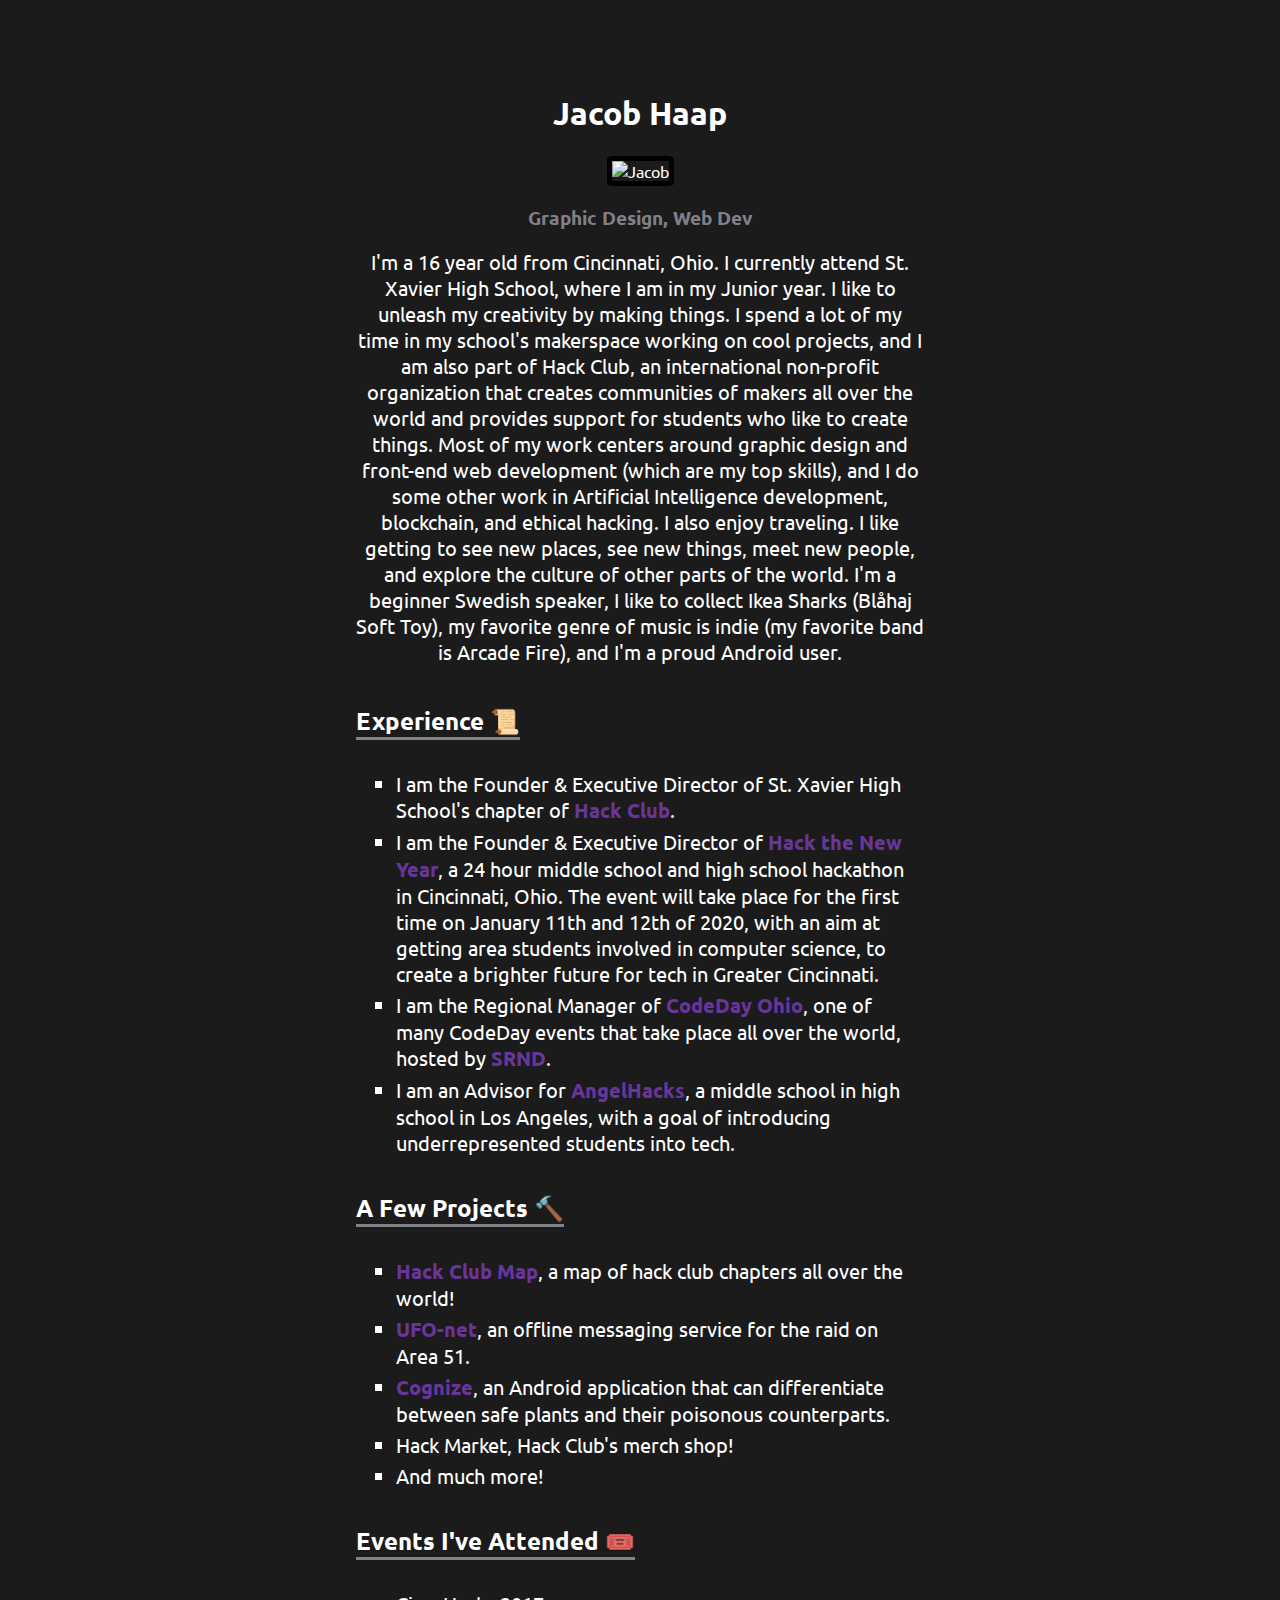
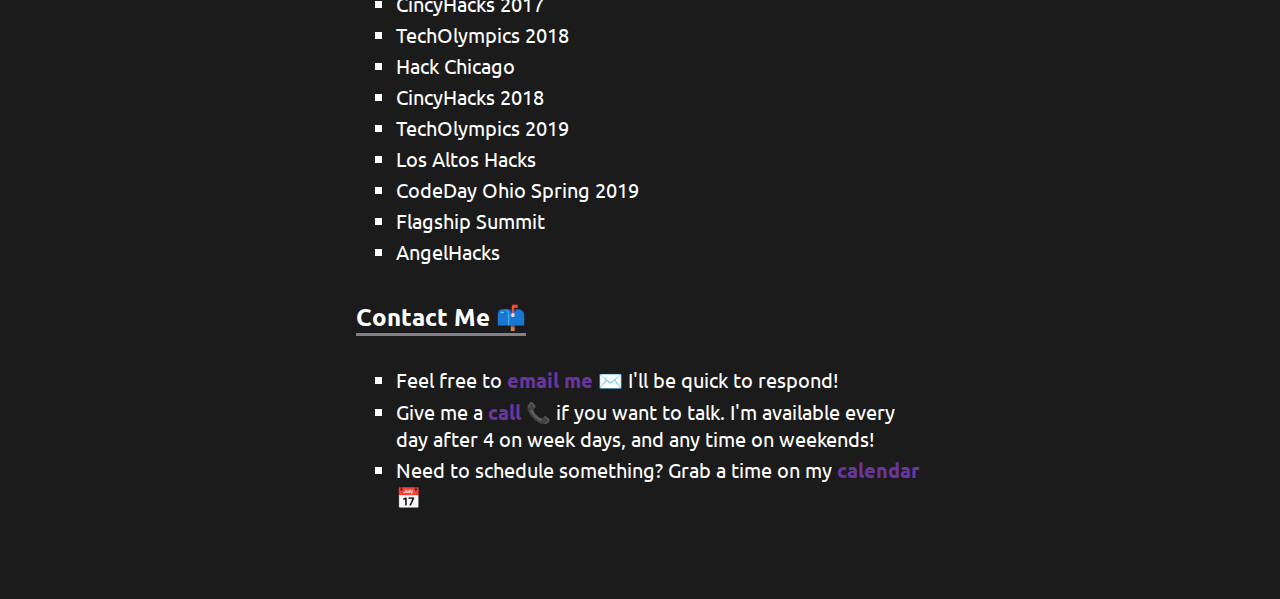
==== index.html @ ef1db31f "Add files via upload" ====
<!DOCTYPE html>
<html>
  <head>
    <meta name="viewport" content="width=device-width, initial-scale=1" />
    <link rel="shortcut icon" href="/media/favicon.ico" />
    <link href="https://fonts.googleapis.com/css?family=Ubuntu&display=swap" rel="stylesheet">
    <style>
      body
      {
        background-color: #1B1B1B;
        font-family: 'Ubuntu', sans-serif;
        color: white;
        padding: 5%;
      }
      img{
        border-radius: 10%;
        border: 5px solid black;
      }
      h3{
        color: #808088;
        font-weight: bold;
      }
      h2{
        border-bottom:3px solid #808088;
        display:inline-block;
        margin-bottom:15px;
      }
      .intro{

      }
      .main-div{
        margin-left: 25%;
        margin-right: 25%;
      }   
      ul.a{
        list-style-type: square;
      }
      li{
        font-size: 20px;
        margin-top: 5px;
      }
      a{
        color: #68369B;
        text-decoration: none;
        font-weight: bold;
      }
      p{
        font-size: 20px;
        margin-top: 5px;
        margin-left: 25%;
        margin-right: 25%;
      }
      @media screen and (max-width: 481px){
      .main-div{
        margin-left: 10%;
        margin-right: 10%;
        }
      .intro{
        margin-left: 10%;
        margin-right: 10%;
        }
     }
    </style>
  </head>
  <body>
    <div align="center" class="intro">
      <h1>Jacob Haap</h1>
      <img src="https://avatars0.githubusercontent.com/u/33384469?s=460&v=4" alt="Jacob" width=15%></img>
      <h3>Graphic Design, Web Dev</h3>
      <p>I'm a 16 year old from Cincinnati, Ohio. I currently attend St. Xavier High School, where I am in my Junior year. I like to unleash my creativity by making things. I spend a lot of my time in my school's makerspace working on cool projects, and I am also part of Hack Club, an international non-profit organization that creates communities of makers all over the world and provides support for students who like to create things. Most of my work centers around graphic design and front-end web development (which are my top skills), and I do some other work in Artificial Intelligence development, blockchain, and ethical hacking. I also enjoy traveling. I like getting to see new places, see new things, meet new people, and explore the culture of other parts of the world. I'm a beginner Swedish speaker, I like to collect Ikea Sharks (Blåhaj Soft Toy), my favorite genre of music is indie (my favorite band is Arcade Fire), and I'm a proud Android user.</p>
    </div>
    <div class="main-div">
      <h2>Experience 📜</h2>
      <ul class="a">
        <li>I am the Founder & Executive Director of St. Xavier High School's chapter of <a href="https://hackclub.com/" target="_blank">Hack Club</a>.</li>
        <li>I am the Founder & Executive Director of <a href="https://hacknewyear.com/" target="_blank">Hack the New Year</a>, a 24 hour middle school and high school hackathon in Cincinnati, Ohio. The event will take place for the first time on January 11th and 12th of 2020, with an aim at getting area students involved in computer science, to create a brighter future for tech in Greater Cincinnati.</li>
        <li>I am the Regional Manager of <a href="https://www.codeday.org/ohio" target="_blank">CodeDay Ohio</a>, one of many CodeDay events that take place all over the world, hosted by <a href="https://srnd.org/" target="_blank">SRND</a>.</li>
        <li>I am an Advisor for <a href="https://angelhacks.org/" target="_blank">AngelHacks</a>, a middle school in high school in Los Angeles, with a goal of introducing underrepresented students into tech.</li>
      </ul>
      <h2>A Few Projects 🔨</h2>
      <ul class="a">
        <li><a href="https://map.hackclub.com/" target="_blank">Hack Club Map</a>, a map of hack club chapters all over the world!</li>
        <li><a href="https://devpost.com/software/ufo-net" target="_blank">UFO-net</a>, an offline messaging service for the raid on Area 51.</li>
        <li><a href="https://devpost.com/software/cognize" target="_blank">Cognize</a>, an Android application that can differentiate between safe plants and their poisonous counterparts.</li>
        <li>Hack Market, Hack Club's merch shop!</li>
        <li>And much more!</li>
      </ul>
      <h2>Events I've Attended 🎟️</h2>
      <ul class="a">
        <li>CincyHacks 2017</li>
        <li>TechOlympics 2018</li>
        <li>Hack Chicago</li>
        <li>CincyHacks 2018</li>
        <li>TechOlympics 2019</li>
        <li>Los Altos Hacks</li>
        <li>CodeDay Ohio Spring 2019</li>
        <li>Flagship Summit</li>
        <li>AngelHacks</li>
      </ul>
      <!-- <h2>Some Random Stuff 🦈</h2>
       -->
      <h2>Contact Me 📫</h2>
      <ul class="a">
        <li>Feel free to <a href="mailto:jacobhaap@gmail.com">email me ✉️</a> I'll be quick to respond!</li>
        <li>Give me a <a href="tel:15135017948">call 📞</a> if you want to talk. I'm available every day after 4 on week days, and any time on weekends!</li>
        <li>Need to schedule something? Grab a time on my <a href="https://calendly.com/jacobhaap" target="_blank">calendar 📅</a></li>
    </div>
  </body>
</html>
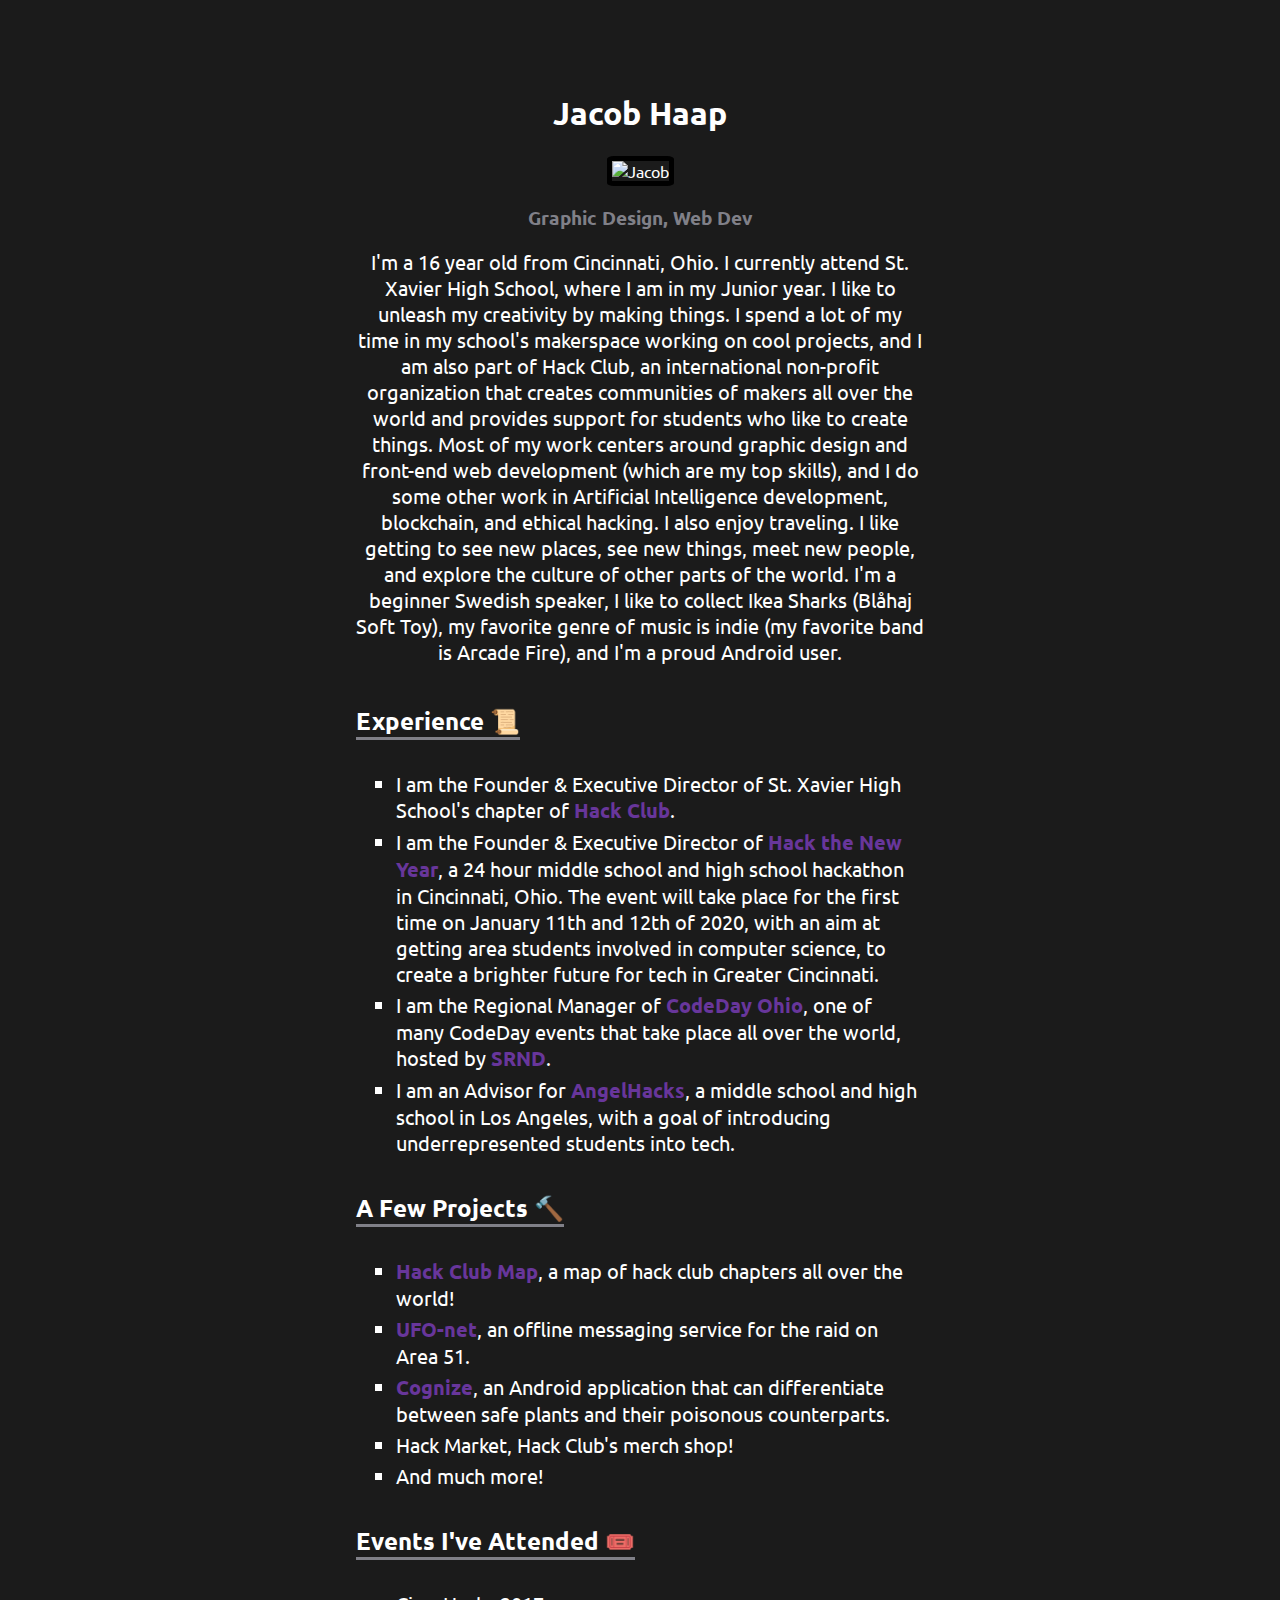
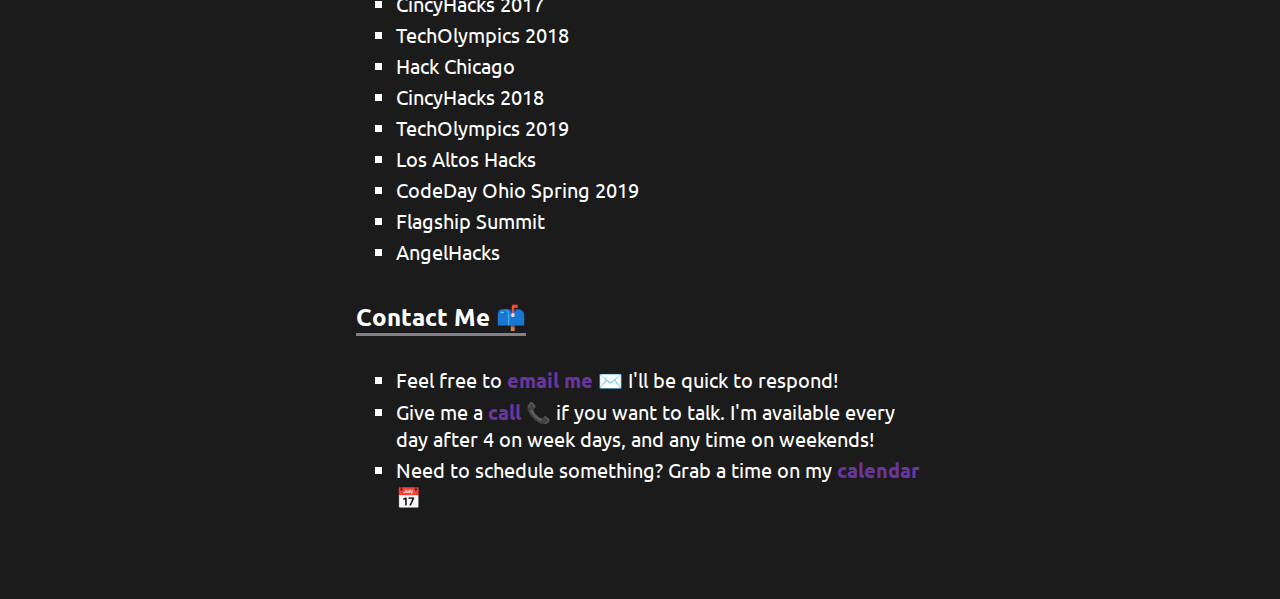
==== commit 2ecd4546: "Update index.html" ====
--- a/index.html
+++ b/index.html
@@ -1,6 +1,7 @@
 <!DOCTYPE html>
 <html>
   <head>
+    <title>Jacob Haap</title>
     <meta name="viewport" content="width=device-width, initial-scale=1" />
     <link rel="shortcut icon" href="/media/favicon.ico" />
     <link href="https://fonts.googleapis.com/css?family=Ubuntu&display=swap" rel="stylesheet">
@@ -55,15 +56,15 @@
         margin-left: 10%;
         margin-right: 10%;
         }
-      .intro{
+      p{
         margin-left: 10%;
         margin-right: 10%;
-        }
+      }
      }
     </style>
   </head>
   <body>
-    <div align="center" class="intro">
+    <div align="center">
       <h1>Jacob Haap</h1>
       <img src="https://avatars0.githubusercontent.com/u/33384469?s=460&v=4" alt="Jacob" width=15%></img>
       <h3>Graphic Design, Web Dev</h3>
@@ -75,7 +76,7 @@
         <li>I am the Founder & Executive Director of St. Xavier High School's chapter of <a href="https://hackclub.com/" target="_blank">Hack Club</a>.</li>
         <li>I am the Founder & Executive Director of <a href="https://hacknewyear.com/" target="_blank">Hack the New Year</a>, a 24 hour middle school and high school hackathon in Cincinnati, Ohio. The event will take place for the first time on January 11th and 12th of 2020, with an aim at getting area students involved in computer science, to create a brighter future for tech in Greater Cincinnati.</li>
         <li>I am the Regional Manager of <a href="https://www.codeday.org/ohio" target="_blank">CodeDay Ohio</a>, one of many CodeDay events that take place all over the world, hosted by <a href="https://srnd.org/" target="_blank">SRND</a>.</li>
-        <li>I am an Advisor for <a href="https://angelhacks.org/" target="_blank">AngelHacks</a>, a middle school in high school in Los Angeles, with a goal of introducing underrepresented students into tech.</li>
+        <li>I am an Advisor for <a href="https://angelhacks.org/" target="_blank">AngelHacks</a>, a middle school and high school in Los Angeles, with a goal of introducing underrepresented students into tech.</li>
       </ul>
       <h2>A Few Projects 🔨</h2>
       <ul class="a">
@@ -106,4 +107,4 @@
         <li>Need to schedule something? Grab a time on my <a href="https://calendly.com/jacobhaap" target="_blank">calendar 📅</a></li>
     </div>
   </body>
-</html>+</html>
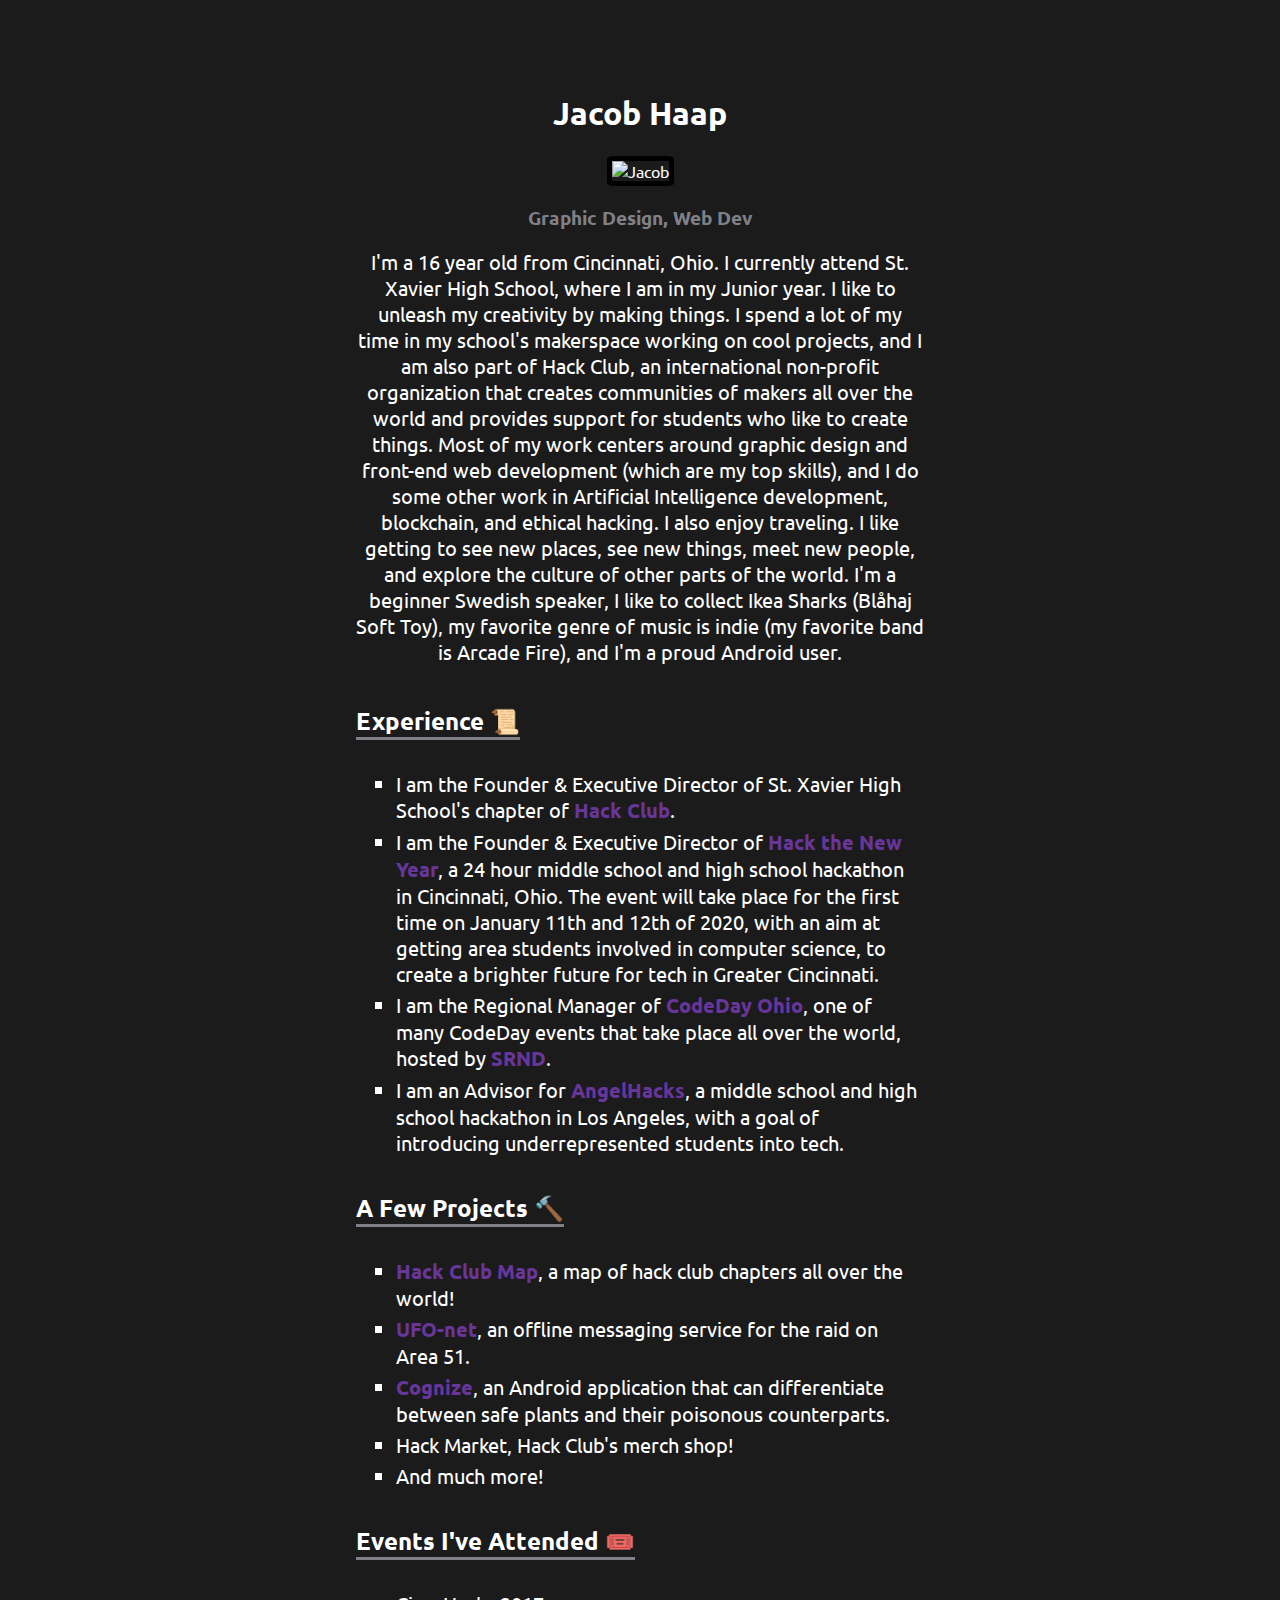
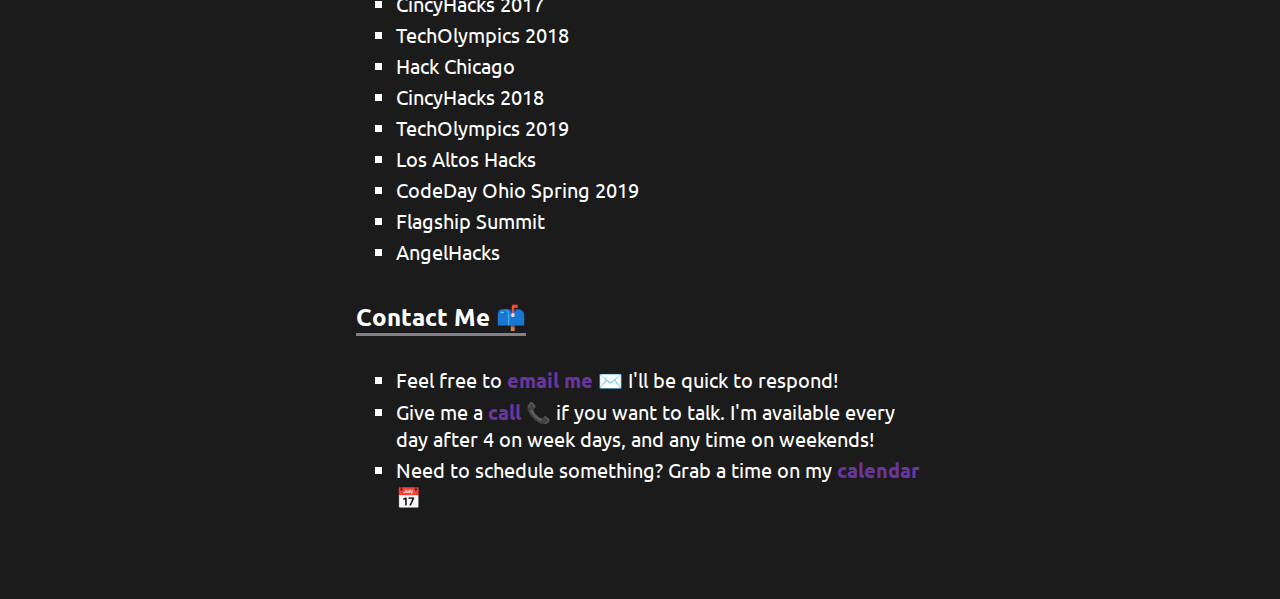
==== commit c599f3ee: "Update index.html" ====
--- a/index.html
+++ b/index.html
@@ -76,7 +76,7 @@
         <li>I am the Founder & Executive Director of St. Xavier High School's chapter of <a href="https://hackclub.com/" target="_blank">Hack Club</a>.</li>
         <li>I am the Founder & Executive Director of <a href="https://hacknewyear.com/" target="_blank">Hack the New Year</a>, a 24 hour middle school and high school hackathon in Cincinnati, Ohio. The event will take place for the first time on January 11th and 12th of 2020, with an aim at getting area students involved in computer science, to create a brighter future for tech in Greater Cincinnati.</li>
         <li>I am the Regional Manager of <a href="https://www.codeday.org/ohio" target="_blank">CodeDay Ohio</a>, one of many CodeDay events that take place all over the world, hosted by <a href="https://srnd.org/" target="_blank">SRND</a>.</li>
-        <li>I am an Advisor for <a href="https://angelhacks.org/" target="_blank">AngelHacks</a>, a middle school and high school in Los Angeles, with a goal of introducing underrepresented students into tech.</li>
+        <li>I am an Advisor for <a href="https://angelhacks.org/" target="_blank">AngelHacks</a>, a middle school and high school hackathon in Los Angeles, with a goal of introducing underrepresented students into tech.</li>
       </ul>
       <h2>A Few Projects 🔨</h2>
       <ul class="a">
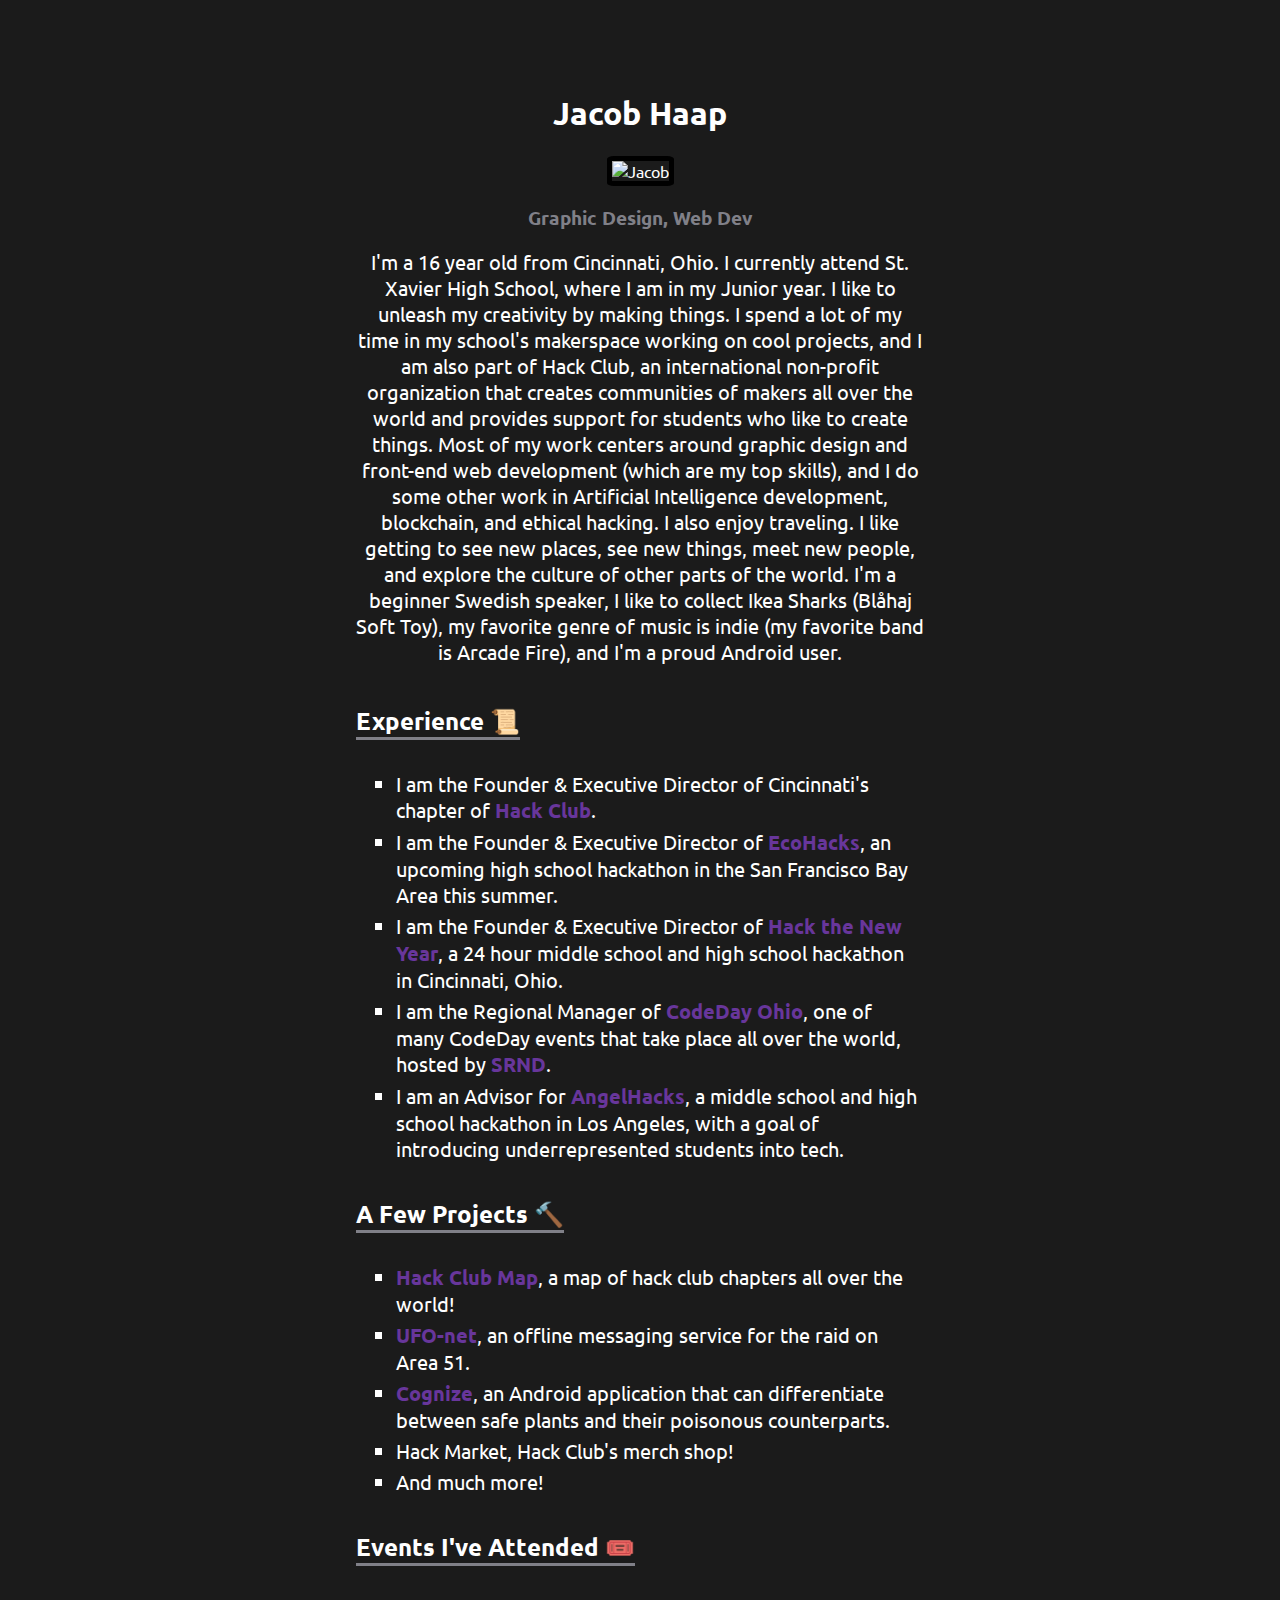
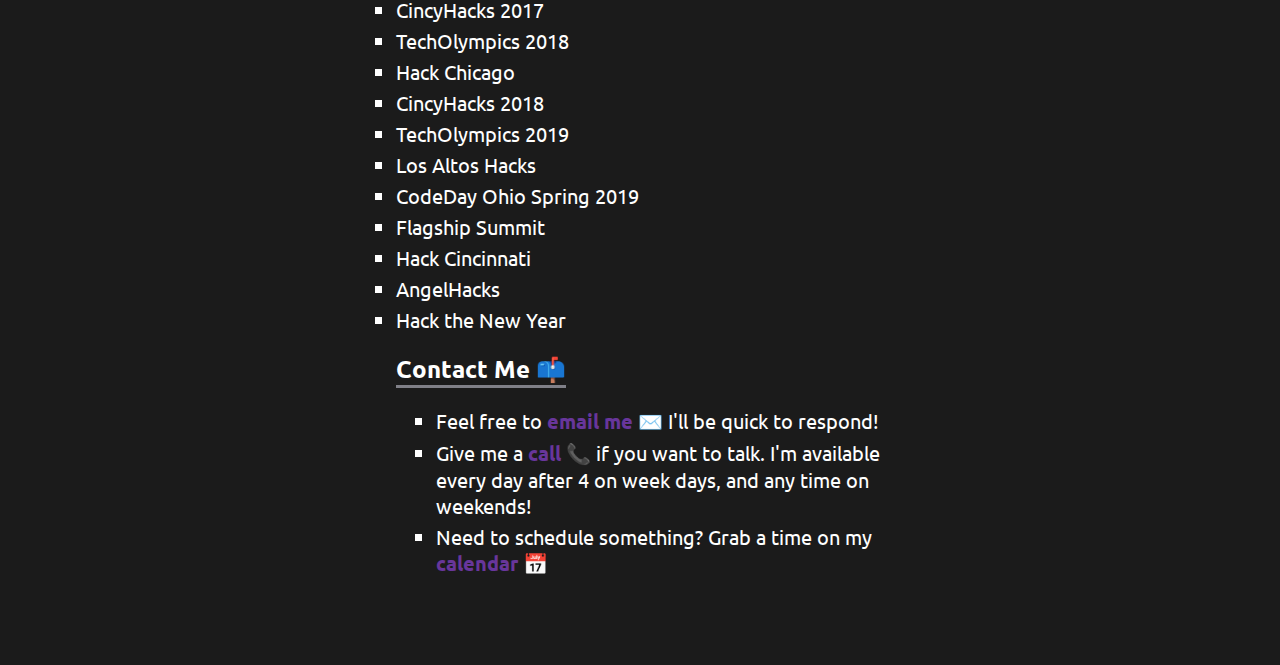
==== commit e6325284: "Update index.html" ====
--- a/index.html
+++ b/index.html
@@ -1,3 +1,4 @@
+
 <!DOCTYPE html>
 <html>
   <head>
@@ -73,8 +74,9 @@
     <div class="main-div">
       <h2>Experience 📜</h2>
       <ul class="a">
-        <li>I am the Founder & Executive Director of St. Xavier High School's chapter of <a href="https://hackclub.com/" target="_blank">Hack Club</a>.</li>
-        <li>I am the Founder & Executive Director of <a href="https://hacknewyear.com/" target="_blank">Hack the New Year</a>, a 24 hour middle school and high school hackathon in Cincinnati, Ohio. The event will take place for the first time on January 11th and 12th of 2020, with an aim at getting area students involved in computer science, to create a brighter future for tech in Greater Cincinnati.</li>
+        <li>I am the Founder &amp; Executive Director of Cincinnati's chapter of <a href="https://hackclub.com/" target="_blank">Hack Club</a>.</li>
+        <li>I am the Founder &amp; Executive Director of <a href="https://ecohacks.io/">EcoHacks</a>, an upcoming high school hackathon in the San Francisco Bay Area this summer.</li>
+<li>I am the Founder & Executive Director of <a href="https://hacknewyear.com/" target="_blank">Hack the New Year</a>, a 24 hour middle school and high school hackathon in Cincinnati, Ohio.</li>
         <li>I am the Regional Manager of <a href="https://www.codeday.org/ohio" target="_blank">CodeDay Ohio</a>, one of many CodeDay events that take place all over the world, hosted by <a href="https://srnd.org/" target="_blank">SRND</a>.</li>
         <li>I am an Advisor for <a href="https://angelhacks.org/" target="_blank">AngelHacks</a>, a middle school and high school hackathon in Los Angeles, with a goal of introducing underrepresented students into tech.</li>
       </ul>
@@ -96,11 +98,11 @@
         <li>Los Altos Hacks</li>
         <li>CodeDay Ohio Spring 2019</li>
         <li>Flagship Summit</li>
+		<li>Hack Cincinnati</li>
         <li>AngelHacks</li>
-      </ul>
-      <!-- <h2>Some Random Stuff 🦈</h2>
-       -->
-      <h2>Contact Me 📫</h2>
+		<li>Hack the New Year</li>
+		
+  <h2>Contact Me 📫</h2>
       <ul class="a">
         <li>Feel free to <a href="mailto:jacobhaap@gmail.com">email me ✉️</a> I'll be quick to respond!</li>
         <li>Give me a <a href="tel:15135017948">call 📞</a> if you want to talk. I'm available every day after 4 on week days, and any time on weekends!</li>
@@ -108,3 +110,4 @@
     </div>
   </body>
 </html>
+
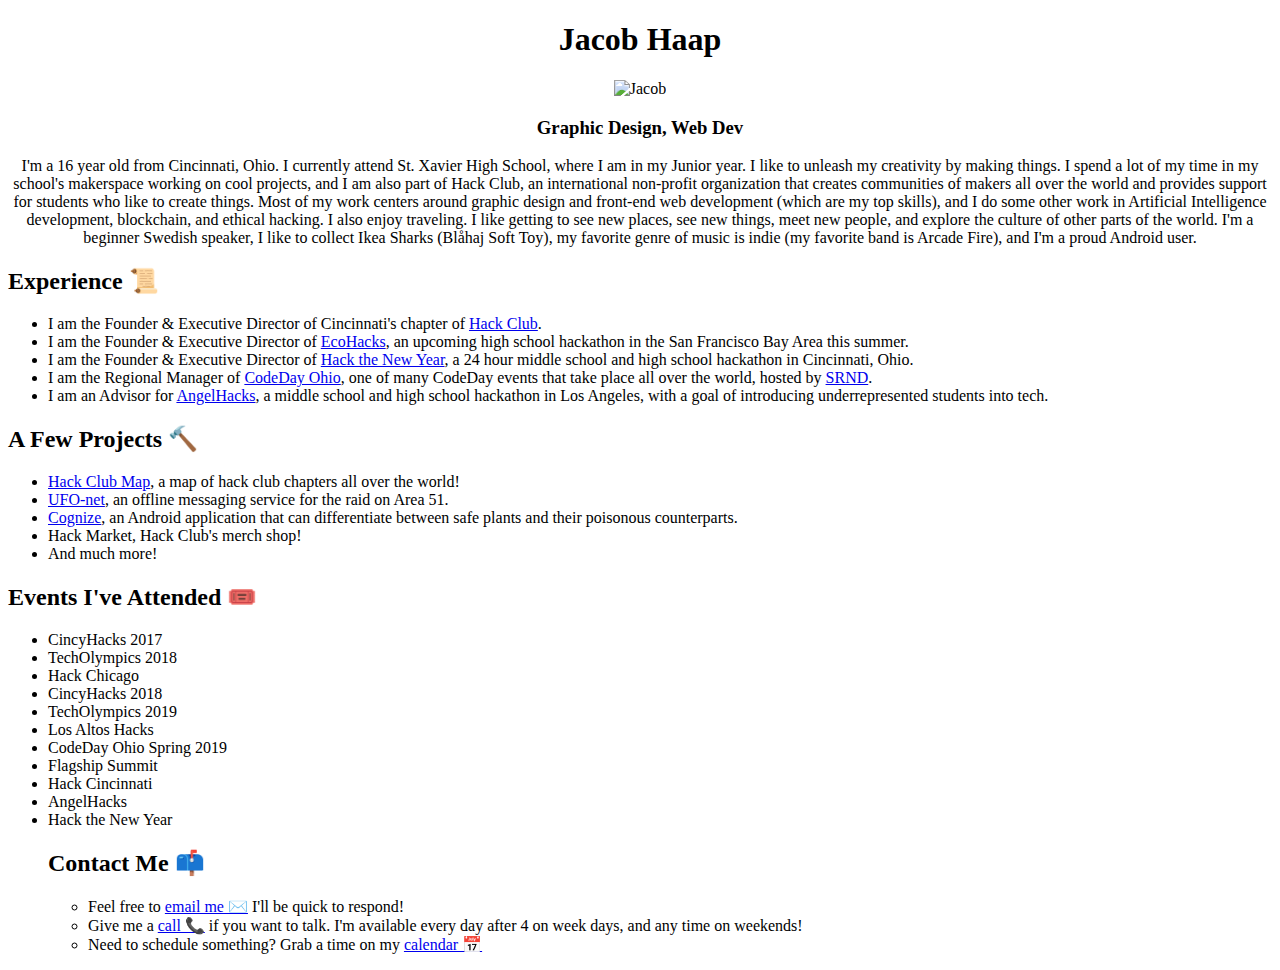
==== commit e3255a7c: "Remove css" ====
--- a/index.html
+++ b/index.html
@@ -6,63 +6,7 @@
     <meta name="viewport" content="width=device-width, initial-scale=1" />
     <link rel="shortcut icon" href="/media/favicon.ico" />
     <link href="https://fonts.googleapis.com/css?family=Ubuntu&display=swap" rel="stylesheet">
-    <style>
-      body
-      {
-        background-color: #1B1B1B;
-        font-family: 'Ubuntu', sans-serif;
-        color: white;
-        padding: 5%;
-      }
-      img{
-        border-radius: 10%;
-        border: 5px solid black;
-      }
-      h3{
-        color: #808088;
-        font-weight: bold;
-      }
-      h2{
-        border-bottom:3px solid #808088;
-        display:inline-block;
-        margin-bottom:15px;
-      }
-      .intro{
-
-      }
-      .main-div{
-        margin-left: 25%;
-        margin-right: 25%;
-      }   
-      ul.a{
-        list-style-type: square;
-      }
-      li{
-        font-size: 20px;
-        margin-top: 5px;
-      }
-      a{
-        color: #68369B;
-        text-decoration: none;
-        font-weight: bold;
-      }
-      p{
-        font-size: 20px;
-        margin-top: 5px;
-        margin-left: 25%;
-        margin-right: 25%;
-      }
-      @media screen and (max-width: 481px){
-      .main-div{
-        margin-left: 10%;
-        margin-right: 10%;
-        }
-      p{
-        margin-left: 10%;
-        margin-right: 10%;
-      }
-     }
-    </style>
+    <link rel="stylesheet" href="style.css">
   </head>
   <body>
     <div align="center">
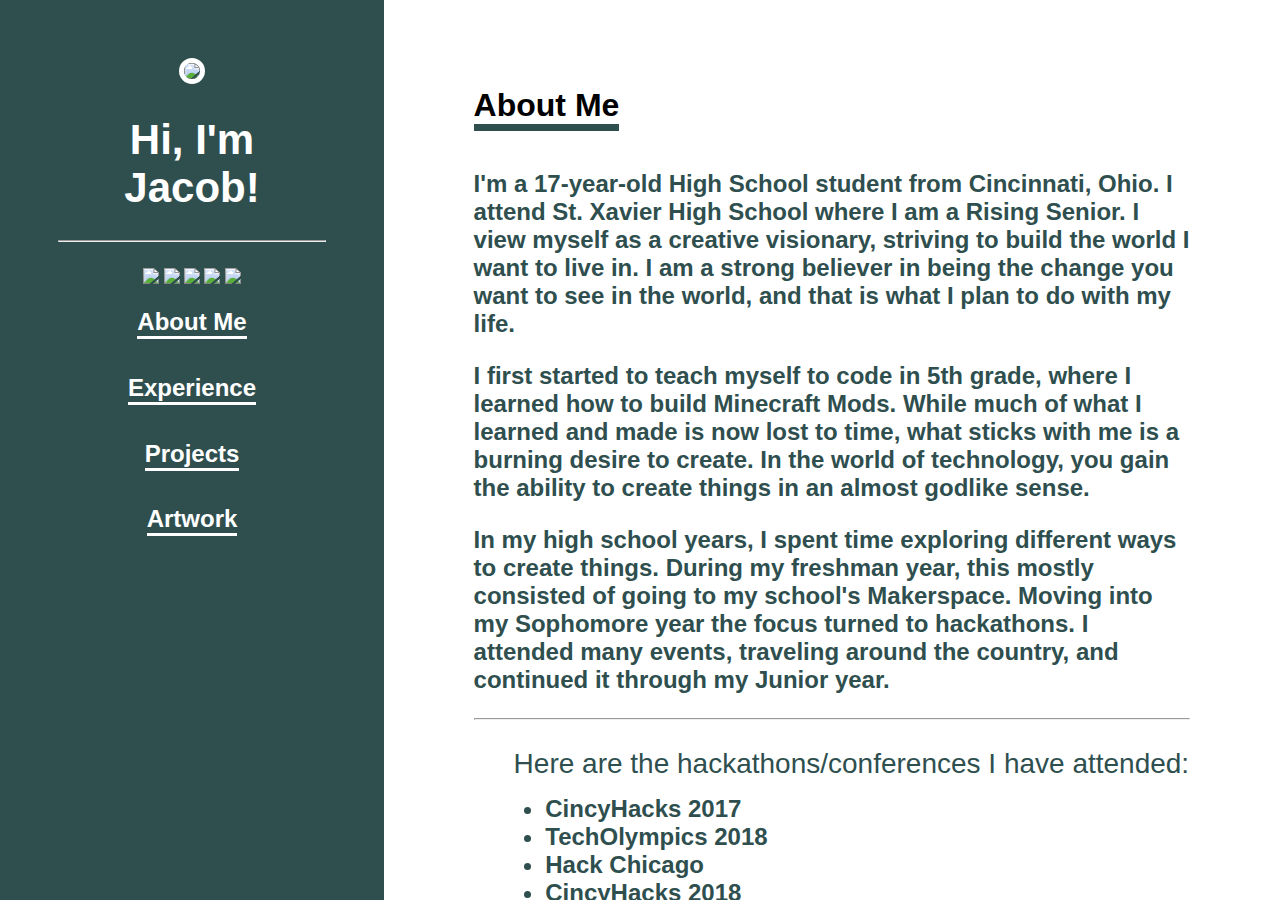
==== commit 92862602: "Update index.html" ====
--- a/index.html
+++ b/index.html
@@ -1,57 +1,68 @@
-
 <!DOCTYPE html>
 <html>
   <head>
+    <meta name="viewport" content="width=device-width, initial-scale=1" />
     <title>Jacob Haap</title>
-    <meta name="viewport" content="width=device-width, initial-scale=1" />
     <link rel="shortcut icon" href="/media/favicon.ico" />
-    <link href="https://fonts.googleapis.com/css?family=Ubuntu&display=swap" rel="stylesheet">
+    <link href="/fonts/NunitoSans-Regular.ttf" rel="stylesheet">
     <link rel="stylesheet" href="style.css">
   </head>
   <body>
-    <div align="center">
-      <h1>Jacob Haap</h1>
-      <img src="https://avatars0.githubusercontent.com/u/33384469?s=460&v=4" alt="Jacob" width=15%></img>
-      <h3>Graphic Design, Web Dev</h3>
-      <p>I'm a 16 year old from Cincinnati, Ohio. I currently attend St. Xavier High School, where I am in my Junior year. I like to unleash my creativity by making things. I spend a lot of my time in my school's makerspace working on cool projects, and I am also part of Hack Club, an international non-profit organization that creates communities of makers all over the world and provides support for students who like to create things. Most of my work centers around graphic design and front-end web development (which are my top skills), and I do some other work in Artificial Intelligence development, blockchain, and ethical hacking. I also enjoy traveling. I like getting to see new places, see new things, meet new people, and explore the culture of other parts of the world. I'm a beginner Swedish speaker, I like to collect Ikea Sharks (Blåhaj Soft Toy), my favorite genre of music is indie (my favorite band is Arcade Fire), and I'm a proud Android user.</p>
+    <div class="side1">
+      <div align="center" class="overview">
+        <img src="https://avatars1.githubusercontent.com/u/33384469?s=460&u=42a88db942270224fcb118d351b5b61ec5e2cbed&v=4" width="75%" class="round"border="5%">
+        <h1> Hi, I'm Jacob!</h1>
+        <hr>
+        <br>
+        <div align="center">
+          <a href="https://github.com/jacobhaap" target="_blank"><img src="/media/icons/github.png" width="10%"></a>
+          <a href="https://www.linkedin.com/in/jacobhaap/" target="_blank"><img src="/media/icons/linkedin.png" width="10%"></a>
+          <a href="https://twitter.com/JacobHaap" target="_blank"><img src="/media/icons/twitter.png" width="10%"></a>
+          <a href="mailto:jacobhaap@gmail.com"><img src="/media/icons/mail.png" width="10%"></a>
+          <a href="tel:15135017948"><img src="/media/icons/phone.png" width="10%"></a>
+        </div>
+        <a href="#about" class="nav-link"><h2>About Me</h2></a>
+        <br>
+        <a href="#experience" class="nav-link"><h2>Experience</h2></a>
+        <br>
+        <a href="#projects" class="nav-link"><h2>Projects</h2></a>
+        <br>
+        <a href="#artwork" class="nav-link"><h2>Artwork</h2></a>
+      </div>
+       <div style="height:200vh;"></div>
     </div>
-    <div class="main-div">
-      <h2>Experience 📜</h2>
-      <ul class="a">
-        <li>I am the Founder &amp; Executive Director of Cincinnati's chapter of <a href="https://hackclub.com/" target="_blank">Hack Club</a>.</li>
-        <li>I am the Founder &amp; Executive Director of <a href="https://ecohacks.io/">EcoHacks</a>, an upcoming high school hackathon in the San Francisco Bay Area this summer.</li>
-<li>I am the Founder & Executive Director of <a href="https://hacknewyear.com/" target="_blank">Hack the New Year</a>, a 24 hour middle school and high school hackathon in Cincinnati, Ohio.</li>
-        <li>I am the Regional Manager of <a href="https://www.codeday.org/ohio" target="_blank">CodeDay Ohio</a>, one of many CodeDay events that take place all over the world, hosted by <a href="https://srnd.org/" target="_blank">SRND</a>.</li>
-        <li>I am an Advisor for <a href="https://angelhacks.org/" target="_blank">AngelHacks</a>, a middle school and high school hackathon in Los Angeles, with a goal of introducing underrepresented students into tech.</li>
-      </ul>
-      <h2>A Few Projects 🔨</h2>
-      <ul class="a">
-        <li><a href="https://map.hackclub.com/" target="_blank">Hack Club Map</a>, a map of hack club chapters all over the world!</li>
-        <li><a href="https://devpost.com/software/ufo-net" target="_blank">UFO-net</a>, an offline messaging service for the raid on Area 51.</li>
-        <li><a href="https://devpost.com/software/cognize" target="_blank">Cognize</a>, an Android application that can differentiate between safe plants and their poisonous counterparts.</li>
-        <li>Hack Market, Hack Club's merch shop!</li>
-        <li>And much more!</li>
-      </ul>
-      <h2>Events I've Attended 🎟️</h2>
-      <ul class="a">
-        <li>CincyHacks 2017</li>
-        <li>TechOlympics 2018</li>
-        <li>Hack Chicago</li>
-        <li>CincyHacks 2018</li>
-        <li>TechOlympics 2019</li>
-        <li>Los Altos Hacks</li>
-        <li>CodeDay Ohio Spring 2019</li>
-        <li>Flagship Summit</li>
-		<li>Hack Cincinnati</li>
-        <li>AngelHacks</li>
-		<li>Hack the New Year</li>
-		
-  <h2>Contact Me 📫</h2>
-      <ul class="a">
-        <li>Feel free to <a href="mailto:jacobhaap@gmail.com">email me ✉️</a> I'll be quick to respond!</li>
-        <li>Give me a <a href="tel:15135017948">call 📞</a> if you want to talk. I'm available every day after 4 on week days, and any time on weekends!</li>
-        <li>Need to schedule something? Grab a time on my <a href="https://calendly.com/jacobhaap" target="_blank">calendar 📅</a></li>
-    </div>
+    <div class="side2">
+      <div class="main">
+        <a id="about"><h4>About Me</h4></a>
+        <p align=left>I'm a 17-year-old High School student from Cincinnati, Ohio. I attend St. Xavier High School where I am a Rising Senior. I view myself as a creative visionary, striving to build the world I want to live in. I am a strong believer in being the change you want to see in the world, and that is what I plan to do with my life.</p>
+        <p align=left>I first started to teach myself to code in 5th grade, where I learned how to build Minecraft Mods. While much of what I learned and made is now lost to time, what sticks with me is a burning desire to create. In the world of technology, you gain the ability to create things in an almost godlike sense.</p>
+        <p>In my high school years, I spent time exploring different ways to create things. During my freshman year, this mostly consisted of going to my school's Makerspace. Moving into my Sophomore year the focus turned to hackathons. I attended many events, traveling around the country, and continued it through my Junior year.</p>
+        <hr>
+        <ul>Here are the hackathons/conferences I have attended:</ul>
+          <li>CincyHacks 2017</li>
+          <li>TechOlympics 2018</li>
+          <li>Hack Chicago</li>
+          <li>CincyHacks 2018</li>
+          <li>TechOlympics 2019</li>
+          <li>Los Altos Hacks IV</li>
+          <li>Flagship Summit</li>
+          <li>Hack Cincinnati</li>
+          <li>CincyHacks 2020</li>
+          <li>TechOlympics 2020</li>
+        <ul>Here are the events I have hosted & helped plan:</ul>
+          <li>CodeDay Ohio</li>
+          <li>AngelHacks</li>
+          <li>Hack the New Year</li>
+          <li>EcoHacks</li>
+        <br>
+        <hr>
+        <br>
+        
+        <a id="experience"><h4>Experience</h4></a>
+        <br>
+        <a id="projects"><h4>Projects</h4></a>
+        <br>
+        <a id="artwork"><h4>Artwork</h4></a>
+      </div>
   </body>
 </html>
-
--- a/style.css
+++ b/style.css
@@ -0,0 +1,87 @@
+html, body, .side1, .side2 {
+  height: 100%;
+}
+
+body {
+  margin: 0;
+  font-family: 'Nunito Sans', sans-serif;
+  color: #ffffff;
+}
+
+.side1 {
+  width: 30%;
+}
+
+.side2 {
+  width: 70%;
+}
+
+.side1 {
+  background-color: #2F4F4F;
+  position: fixed;
+  left: 0;
+  top: 0;
+}
+
+.side2 {
+  background-color: #ffffff;
+  margin-left: 30%;
+  overflow: auto;
+}
+
+.overview {
+  padding:15%;
+}
+
+.round {
+  border-radius: 50%
+}
+
+h1 {
+  font-size: 42px;
+}
+
+h2 {
+  border-bottom:3px solid #ffffff;
+  display:inline-block;
+  margin-bottom:15px;
+}
+
+h4 {
+  border-bottom:7px solid #2F4F4F;
+  display:inline-block;
+  margin-bottom:15px;
+  font-size: 32px;
+}
+
+.main {
+  margin-top: 5%;
+  margin-left: 10%;
+  margin-right: 10%;
+  color: #000000;
+}
+
+p {
+  font-size: 24px;
+  font-family: 'Nunito Sans-Regular', sans-serif;
+  color: #2F4F4F;
+  font-weight: bold;
+}
+
+.nav-link {
+  color: #ffffff;
+}
+
+ul {
+  margin-bottom:15px;
+  font-size: 28px;
+  color: #2F4F4F;
+}
+
+li {
+  margin-left: 10%;
+  font-size: 24px;
+  font-family: 'Nunito Sans-Regular', sans-serif;
+  color: #2F4F4F;
+  font-weight: bold;
+}
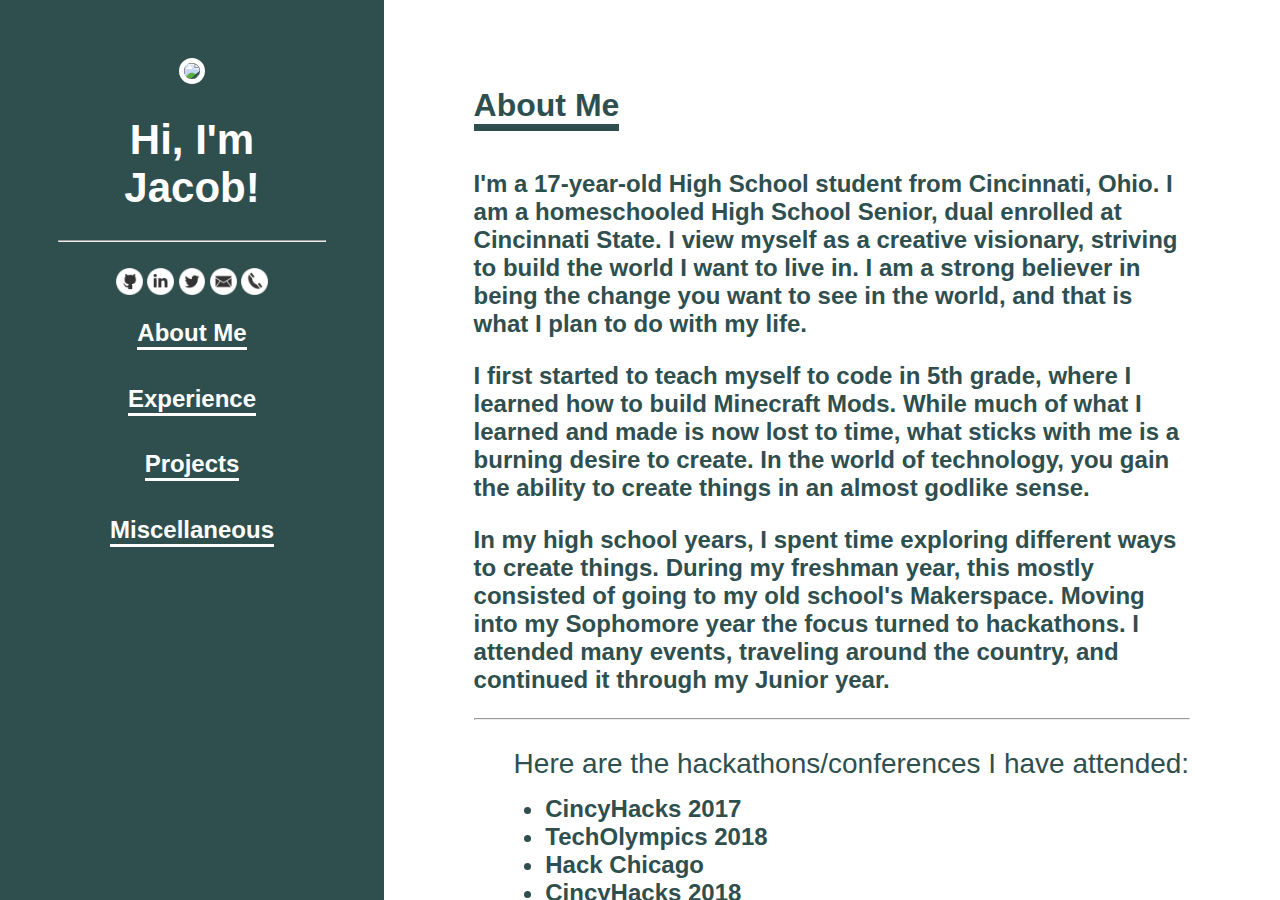
==== commit 564e35e7: "Add files via upload" ====
--- a/index.html
+++ b/index.html
@@ -1,68 +1,90 @@
-<!DOCTYPE html>
-<html>
-  <head>
-    <meta name="viewport" content="width=device-width, initial-scale=1" />
-    <title>Jacob Haap</title>
-    <link rel="shortcut icon" href="/media/favicon.ico" />
-    <link href="/fonts/NunitoSans-Regular.ttf" rel="stylesheet">
-    <link rel="stylesheet" href="style.css">
-  </head>
-  <body>
-    <div class="side1">
-      <div align="center" class="overview">
-        <img src="https://avatars1.githubusercontent.com/u/33384469?s=460&u=42a88db942270224fcb118d351b5b61ec5e2cbed&v=4" width="75%" class="round"border="5%">
-        <h1> Hi, I'm Jacob!</h1>
-        <hr>
-        <br>
-        <div align="center">
-          <a href="https://github.com/jacobhaap" target="_blank"><img src="/media/icons/github.png" width="10%"></a>
-          <a href="https://www.linkedin.com/in/jacobhaap/" target="_blank"><img src="/media/icons/linkedin.png" width="10%"></a>
-          <a href="https://twitter.com/JacobHaap" target="_blank"><img src="/media/icons/twitter.png" width="10%"></a>
-          <a href="mailto:jacobhaap@gmail.com"><img src="/media/icons/mail.png" width="10%"></a>
-          <a href="tel:15135017948"><img src="/media/icons/phone.png" width="10%"></a>
-        </div>
-        <a href="#about" class="nav-link"><h2>About Me</h2></a>
-        <br>
-        <a href="#experience" class="nav-link"><h2>Experience</h2></a>
-        <br>
-        <a href="#projects" class="nav-link"><h2>Projects</h2></a>
-        <br>
-        <a href="#artwork" class="nav-link"><h2>Artwork</h2></a>
-      </div>
-       <div style="height:200vh;"></div>
-    </div>
-    <div class="side2">
-      <div class="main">
-        <a id="about"><h4>About Me</h4></a>
-        <p align=left>I'm a 17-year-old High School student from Cincinnati, Ohio. I attend St. Xavier High School where I am a Rising Senior. I view myself as a creative visionary, striving to build the world I want to live in. I am a strong believer in being the change you want to see in the world, and that is what I plan to do with my life.</p>
-        <p align=left>I first started to teach myself to code in 5th grade, where I learned how to build Minecraft Mods. While much of what I learned and made is now lost to time, what sticks with me is a burning desire to create. In the world of technology, you gain the ability to create things in an almost godlike sense.</p>
-        <p>In my high school years, I spent time exploring different ways to create things. During my freshman year, this mostly consisted of going to my school's Makerspace. Moving into my Sophomore year the focus turned to hackathons. I attended many events, traveling around the country, and continued it through my Junior year.</p>
-        <hr>
-        <ul>Here are the hackathons/conferences I have attended:</ul>
-          <li>CincyHacks 2017</li>
-          <li>TechOlympics 2018</li>
-          <li>Hack Chicago</li>
-          <li>CincyHacks 2018</li>
-          <li>TechOlympics 2019</li>
-          <li>Los Altos Hacks IV</li>
-          <li>Flagship Summit</li>
-          <li>Hack Cincinnati</li>
-          <li>CincyHacks 2020</li>
-          <li>TechOlympics 2020</li>
-        <ul>Here are the events I have hosted & helped plan:</ul>
-          <li>CodeDay Ohio</li>
-          <li>AngelHacks</li>
-          <li>Hack the New Year</li>
-          <li>EcoHacks</li>
-        <br>
-        <hr>
-        <br>
-        
-        <a id="experience"><h4>Experience</h4></a>
-        <br>
-        <a id="projects"><h4>Projects</h4></a>
-        <br>
-        <a id="artwork"><h4>Artwork</h4></a>
-      </div>
-  </body>
-</html>
+<!DOCTYPE html>
+<html>
+  <head>
+    <meta name="viewport" content="width=device-width, initial-scale=1" />
+    <title>Jacob Haap</title>
+    <link rel="shortcut icon" href="/media/favicon.ico" />
+    <link href="/fonts/NunitoSans-Regular.ttf" rel="stylesheet">
+    <link rel="stylesheet" href="style.css">
+  </head>
+  <body>
+    <div class="side1">
+      <div align="center" class="overview">
+        <img src="https://avatars1.githubusercontent.com/u/33384469?s=460&u=42a88db942270224fcb118d351b5b61ec5e2cbed&v=4" width="75%" class="round"border="5%">
+        <h1> Hi, I'm Jacob!</h1>
+        <hr>
+        <br>
+        <div align="center">
+          <a href="https://github.com/jacobhaap" target="_blank"><img src="/media/icons/github.png" width="10%"></a>
+          <a href="https://www.linkedin.com/in/jacobhaap/" target="_blank"><img src="/media/icons/linkedin.png" width="10%"></a>
+          <a href="https://twitter.com/JacobHaap" target="_blank"><img src="/media/icons/twitter.png" width="10%"></a>
+          <a href="mailto:jacobhaap@gmail.com"><img src="/media/icons/mail.png" width="10%"></a>
+          <a href="tel:15135017948"><img src="/media/icons/phone.png" width="10%"></a>
+        </div>
+        <a href="#about" class="nav-link"><h2>About Me</h2></a>
+        <br>
+        <a href="#experience" class="nav-link"><h2>Experience</h2></a>
+        <br>
+        <a href="#projects" class="nav-link"><h2>Projects</h2></a>
+        <br>
+        <a href="#misc" class="nav-link"><h2>Miscellaneous</h2></a>
+      </div>
+       <div style="height:200vh;"></div>
+    </div>
+    <div class="side2">
+      <div class="main">
+        <a id="about" class="a-green"><h4>About Me</h4></a>
+        <p align=left>I'm a 17-year-old High School student from Cincinnati, Ohio. I am a homeschooled High School Senior, dual enrolled at Cincinnati State. I view myself as a creative visionary, striving to build the world I want to live in. I am a strong believer in being the change you want to see in the world, and that is what I plan to do with my life.</p>
+        <p align=left>I first started to teach myself to code in 5th grade, where I learned how to build Minecraft Mods. While much of what I learned and made is now lost to time, what sticks with me is a burning desire to create. In the world of technology, you gain the ability to create things in an almost godlike sense.</p>
+        <p>In my high school years, I spent time exploring different ways to create things. During my freshman year, this mostly consisted of going to my old school's Makerspace. Moving into my Sophomore year the focus turned to hackathons. I attended many events, traveling around the country, and continued it through my Junior year.</p>
+        <hr>
+        <ul>Here are the hackathons/conferences I have attended:</ul>
+          <li>CincyHacks 2017</li>
+          <li>TechOlympics 2018</li>
+          <li>Hack Chicago</li>
+          <li>CincyHacks 2018</li>
+          <li>TechOlympics 2019</li>
+          <li>Los Altos Hacks IV</li>
+          <li>Flagship Summit</li>
+          <li>Hack Cincinnati</li>
+          <li>CincyHacks 2020</li>
+          <li>TechOlympics 2020</li>
+        <ul>Here are the events I have hosted & helped plan:</ul>
+          <li>CodeDay Ohio</li>
+          <li>AngelHacks</li>
+          <li>Hack the New Year</li>
+          <li>EcoHacks</li>
+        <br>
+        <hr>
+        <br>
+        <p align=left>In my free time, I enjoy working on projects, playing games, and other things I find fun. My favorite game is No Man's Sky, my favoreite band is Arcade Fire, I'm a novice Swedish speaker, and I like collecting plush sharks from IKEA.</p>
+        <a id="experience" class="a-green"><h4>Experience</h4></a>
+        <ul>Volunteer Experience:</ul>
+          <li>Cincinnati Hack Club Leader</li>
+          <li>AngelHacks Advisor</li>
+          <li>Hack the New Year Director</li>
+          <li>EcoHacks Director</li>
+        <ul>Professional Experience:</ul>
+          <li>Chief Executive Officer at Parrot Tech</li>
+          <li>Board Chairman of Different Human Inc.</li>
+        <a id="projects" class="a-green"><h4>Projects</h4></a>
+        <ul>Sneks! Sneks! Sneks!</ul>
+          <li>Sneks is an ongoing project where I showcase drawings of snakes I made. This started as a random drawing I made one night when I had nothing to do, then a few months later when I was sick stuck at home for a while, I revisited it and brought new life to it. While it may just be a silly drawing, I find a lot of joy through it because I have fun creating them, and I get to explore different art styles when I make more. This also serves as inspiration for a lot of my other creative work.</li>
+          <li>Snek Gallery: <a href="https://www.sneks.co/" target="_blank" class="li-link">sneks.co</a></li>
+        <ul>The HPN3P</ul>
+          <li>The HPN3P is another ongoing project I have. With this project, I am attempting to make a design for a hydrogen-powered aircraft. While I have little knowledge of aerospace engineering, I want to use this as my way to gain new knowledge in the subject area, and maybe design a functional model in the future</li>
+          <li>Source: <a href="https://github.com/jacobhaap/HPN3P" target="_blank" class="li-link">github.com/jacobhaap/HPN3P</a></li>
+        <p align=left>More projects can be viewed at my GitHub, <a href="https://github.com/jacobhaap" target="_blank">github.com/jacobhaap</a>!</p>
+        <a id="misc" class="a-green"><h4>Miscellaneous</h4></a>
+        <p>I really enjoy traveling. <a href="https://www.mytravelmap.xyz/u/gg100233324647106598740" target="_blank">Here</a> you can find my current travel map. It's not a lot, but I want to add as many places as I can. My air travel can be viewed at <a href="https://my.flightradar24.com/jacobhaap" target="_blank">myFlightradar24</a>. My favorite place I've visited is Munich, and my favorite aircraft (although I've never been on one), is the Boeing 787.</p>
+        <br>
+        <p>I am a proud Android user!</p>
+        <br>
+        <p>I'm gonna put an art gallery here soon.</p>
+        <br>
+        <p>This is basically just random thoughts here</p>
+        <br>
+        <p class="copyright">Copyright © 2020 Jacob Haap. All Rights Reserved.</p>
+      </div>
+  </body>
+</html>--- a/style.css
+++ b/style.css
@@ -78,6 +78,21 @@
   color: #2F4F4F;
 }
 
+a {
+  color: #0E26B1;
+}
+
+.a-green {
+  color: #2F4F4F;
+}
+
+.li-link {
+  font-size: 24px;
+  font-family: 'Nunito Sans-Regular', sans-serif;
+  color: #0E26B1;
+  font-weight: bold;
+}
+
 li {
   margin-left: 10%;
   font-size: 24px;
@@ -85,3 +100,8 @@
   color: #2F4F4F;
   font-weight: bold;
 }
+
+.copyright {
+  font-size: 11px;
+  color: #2F4F4F;
+}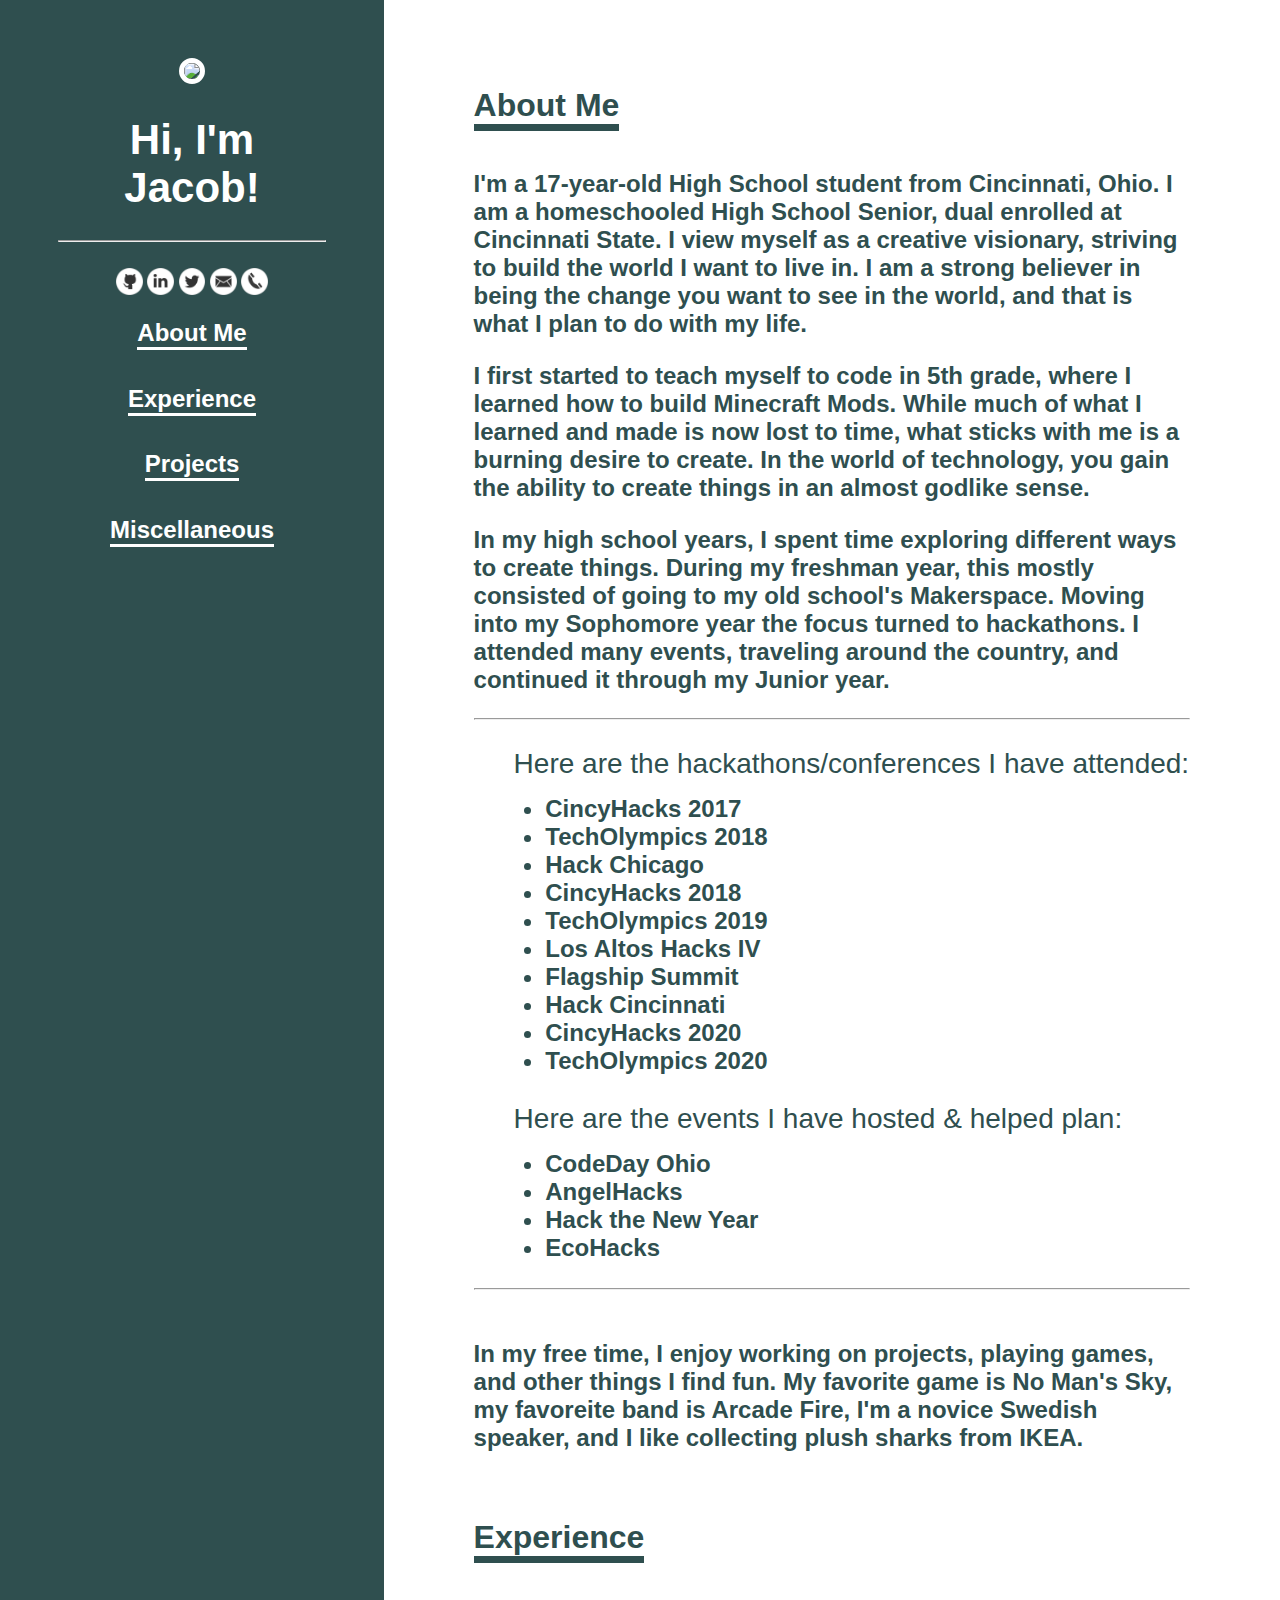
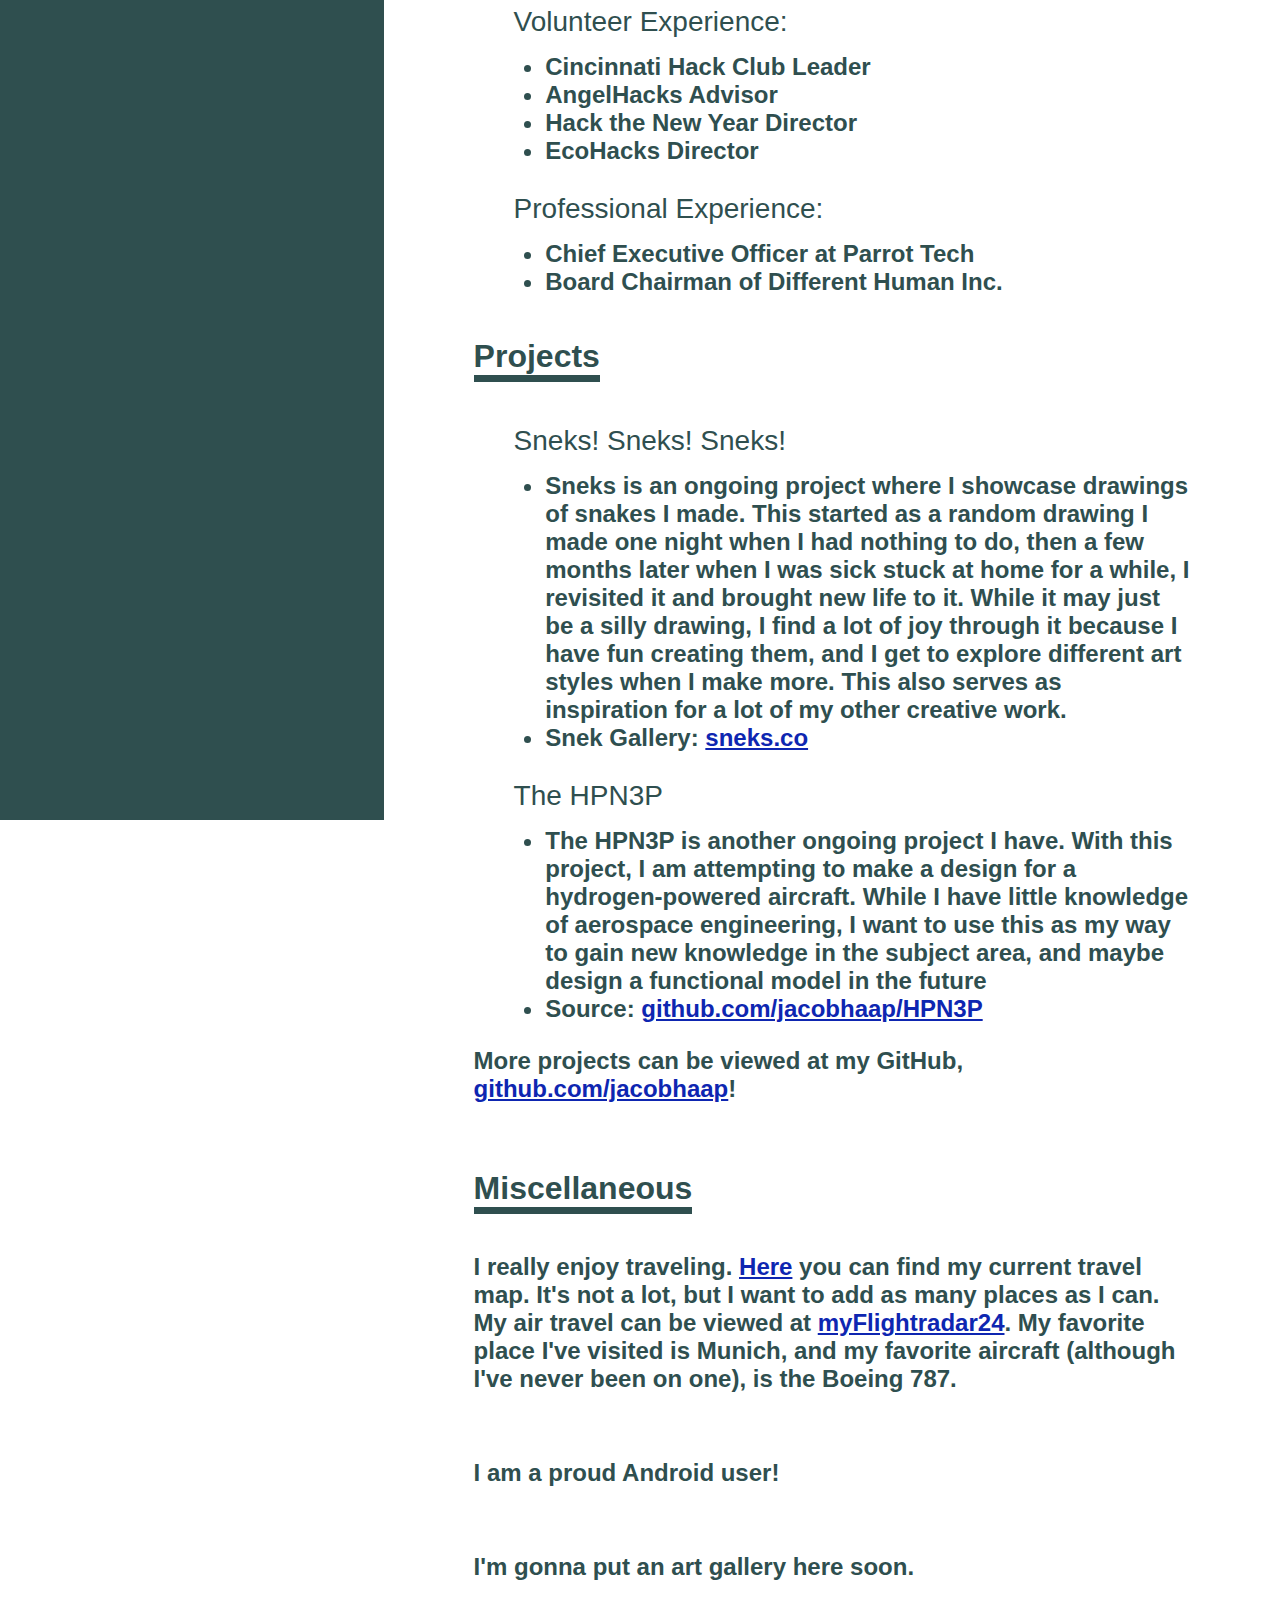
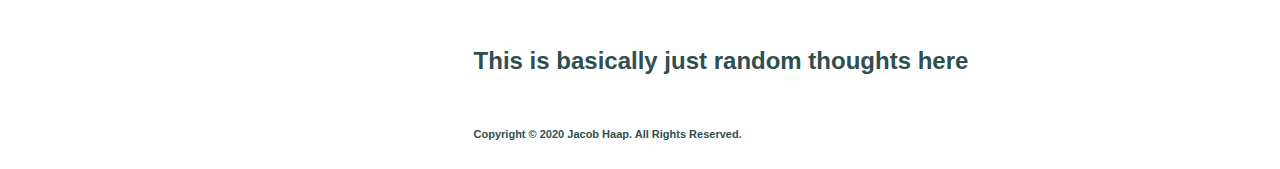
==== commit 8ea64568: "Add smothscroll + cleaned up CSS" ====
--- a/index.html
+++ b/index.html
@@ -8,6 +8,7 @@
     <link rel="stylesheet" href="style.css">
   </head>
   <body>
+    <div class="wrapper">
     <div class="side1">
       <div align="center" class="overview">
         <img src="https://avatars1.githubusercontent.com/u/33384469?s=460&u=42a88db942270224fcb118d351b5b61ec5e2cbed&v=4" width="75%" class="round"border="5%">
@@ -86,5 +87,6 @@
         <br>
         <p class="copyright">Copyright © 2020 Jacob Haap. All Rights Reserved.</p>
       </div>
+    </div>Ï
   </body>
 </html>--- a/style.css
+++ b/style.css
@@ -1,5 +1,5 @@
-html, body, .side1, .side2 {
-  height: 100%;
+html, body{
+  scroll-behavior: smooth;
 }
 
 body {
@@ -8,25 +8,28 @@
   color: #ffffff;
 }
 
-.side1 {
-  width: 30%;
-}
+@media (min-width: 768px) {
+  .side1 {
+    width: 30%;
+    position: fixed;
+    left: 0;
+    top: 0;
+  }
 
-.side2 {
-  width: 70%;
+  .side2 {
+    wdith: 70%;
+    margin-left: 30%;
+    overflow: auto;
+  }
 }
 
 .side1 {
   background-color: #2F4F4F;
-  position: fixed;
-  left: 0;
-  top: 0;
+  height: auto;
 }
 
 .side2 {
   background-color: #ffffff;
-  margin-left: 30%;
-  overflow: auto;
 }
 
 .overview {
